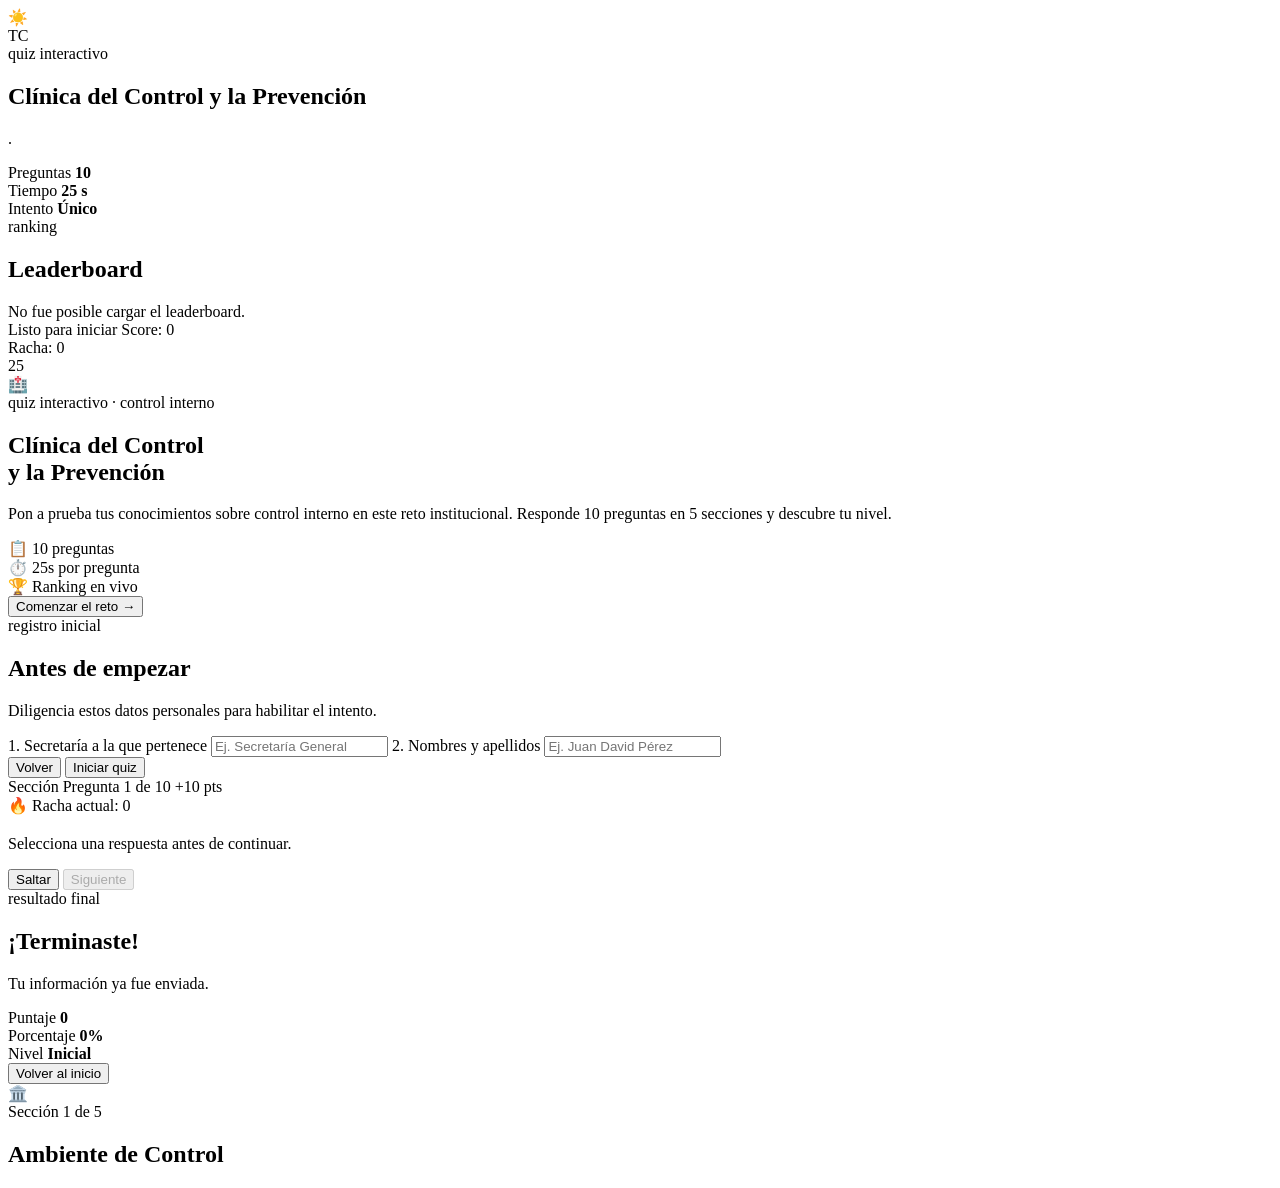
==== index.html @ 9a065be9 "Update index.html" ====
<!DOCTYPE html>
<html lang="es" data-theme="light">

<head>
  <meta charset="UTF-8" />
  <meta name="viewport" content="width=device-width, initial-scale=1.0" />
  <title>Triage Institucional Quiz</title>
  <link rel="preconnect" href="https://fonts.googleapis.com">
  <link rel="preconnect" href="https://fonts.gstatic.com" crossorigin>
  <link
    href="https://fonts.googleapis.com/css2?family=Manrope:wght@400;500;700;800&family=Plus+Jakarta+Sans:wght@600;700;800&display=swap"
    rel="stylesheet">
  <link rel="stylesheet" href="./styles.css/>
</head>

<body>
  <button class=" theme-toggle" id="themeToggle" title="Cambiar tema">☀️</button>
  <div class="app-shell">
    <aside class="sidebar glass">
      <div class="brand-block">
        <div class="logo-mark">TC</div>
        <div>
          <span class="eyebrow">quiz interactivo</span>
          <h1>Clínica del Control y la Prevención</h1>
        </div>
      </div>
      <p class="lead">.</p>

      <div class="sidebar-cards">
        <div class="mini-card">
          <span>Preguntas</span>
          <strong id="statQuestions">10</strong>
        </div>
        <div class="mini-card">
          <span>Tiempo</span>
          <strong id="statTime">25 s</strong>
        </div>
        <div class="mini-card">
          <span>Intento</span>
          <strong>Único</strong>
        </div>
      </div>

      <div class="leaderboard-panel">
        <div class="panel-head">
          <span class="eyebrow">ranking</span>
          <h2>Leaderboard</h2>
        </div>
        <div id="leaderboard" class="leaderboard-list">
          <div class="empty-state">Cargando ranking...</div>
        </div>
      </div>
    </aside>

    <main class="main glass">
      <div class="topbar">
        <div class="progress-group">
          <div class="progress-text-row">
            <span id="progressText">Listo para iniciar</span>
            <span id="scoreText">Score: 0</span>
          </div>
          <div class="progress-track">
            <span id="progressBar"></span>
          </div>
        </div>
        <div class="hud-row">
          <div class="badge warning" id="streakBadge">Racha: 0</div>
          <div class="timer-wrap" id="timerRing">
            <div class="timer-inner"><span id="timerText">25</span></div>
          </div>
        </div>
      </div>

      <section class="screen active" id="screenWelcome">
        <div class="hero-card card">
          <div class="hero-decorations">
            <div class="hero-orb hero-orb-1"></div>
            <div class="hero-orb hero-orb-2"></div>
            <div class="hero-orb hero-orb-3"></div>
          </div>
          <div class="hero-content">
            <div class="hero-icon">🏥</div>
            <span class="eyebrow">quiz interactivo · control interno</span>
            <h2 class="hero-title">Clínica del Control<br>y la Prevención</h2>
            <p class="hero-desc">Pon a prueba tus conocimientos sobre control interno en este reto institucional.
              Responde 10 preguntas en 5 secciones y descubre tu nivel.</p>
            <div class="hero-features">
              <div class="hero-feature">
                <span class="hero-feature-icon">📋</span>
                <span>10 preguntas</span>
              </div>
              <div class="hero-feature">
                <span class="hero-feature-icon">⏱️</span>
                <span>25s por pregunta</span>
              </div>
              <div class="hero-feature">
                <span class="hero-feature-icon">🏆</span>
                <span>Ranking en vivo</span>
              </div>
            </div>
            <div class="actions">
              <button class="btn btn-primary btn-hero" id="startBtn">Comenzar el reto →</button>
            </div>
          </div>
        </div>
      </section>

      <section class="screen" id="screenForm">
        <div class="card form-card">
          <span class="eyebrow">registro inicial</span>
          <h2>Antes de empezar</h2>
          <p>Diligencia estos datos personales para habilitar el intento.</p>
          <div class="field-grid">
            <label class="field">
              <span>1. Secretaría a la que pertenece</span>
              <input id="secretaria" type="text" placeholder="Ej. Secretaría General" />
            </label>
            <label class="field">
              <span>2. Nombres y apellidos</span>
              <input id="nombre" type="text" placeholder="Ej. Juan David Pérez" />
            </label>
          </div>
          <div class="actions">
            <button class="btn btn-secondary" id="backWelcomeBtn">Volver</button>
            <button class="btn btn-primary" id="validateBtn">Iniciar quiz</button>
          </div>
        </div>
      </section>

      <section class="screen" id="screenQuiz">
        <div class="card quiz-card">
          <div class="question-meta">
            <span class="chip" id="sectionChip">Sección</span>
            <span class="chip" id="countChip">Pregunta 1 de 10</span>
            <span class="chip success" id="bonusChip">+10 pts</span>
          </div>
          <div class="streak-banner" id="streakBanner">🔥 Racha actual: 0</div>
          <h2 class="question-title" id="questionTitle"></h2>
          <div class="options-grid" id="optionsGrid"></div>
          <div class="quiz-footer">
            <p id="helperText">Selecciona una respuesta antes de continuar.</p>
            <div class="actions compact">
              <button class="btn btn-secondary" id="skipBtn">Saltar</button>
              <button class="btn btn-primary" id="nextBtn" disabled>Siguiente</button>
            </div>
          </div>
        </div>
      </section>

      <section class="screen" id="screenResult">
        <div class="card result-card">
          <span class="eyebrow">resultado final</span>
          <h2 id="resultTitle">¡Terminaste!</h2>
          <p id="resultSubtitle">Tu información ya fue enviada.</p>
          <div class="result-stats">
            <div class="result-box">
              <span>Puntaje</span>
              <strong id="finalScore">0</strong>
            </div>
            <div class="result-box">
              <span>Porcentaje</span>
              <strong id="finalPercent">0%</strong>
            </div>
            <div class="result-box">
              <span>Nivel</span>
              <strong id="finalLevel">Inicial</strong>
            </div>
          </div>
          <div class="podium" id="podium"></div>
          <div class="actions">
            <button class="btn btn-secondary" id="restartBtn">Volver al inicio</button>
          </div>
        </div>
      </section>
    </main>
  </div>

  <!-- Section Transition Overlay -->
  <div id="sectionOverlay" class="section-overlay">
    <div class="section-particles"></div>
    <div class="section-overlay-content">
      <div class="section-trans-icon" id="sectionTransIcon">🏛️</div>
      <div class="section-trans-number" id="sectionTransNumber">Sección 1 de 5</div>
      <h2 class="section-trans-name" id="sectionTransName">Ambiente de Control</h2>
      <div class="section-trans-dots" id="sectionTransDots"></div>
    </div>
  </div>

  <div id="toast" class="toast"></div>
  <div id="confetti" class="confetti-layer"></div>

  <script src="./app.js"></script>
  </body>

</html>
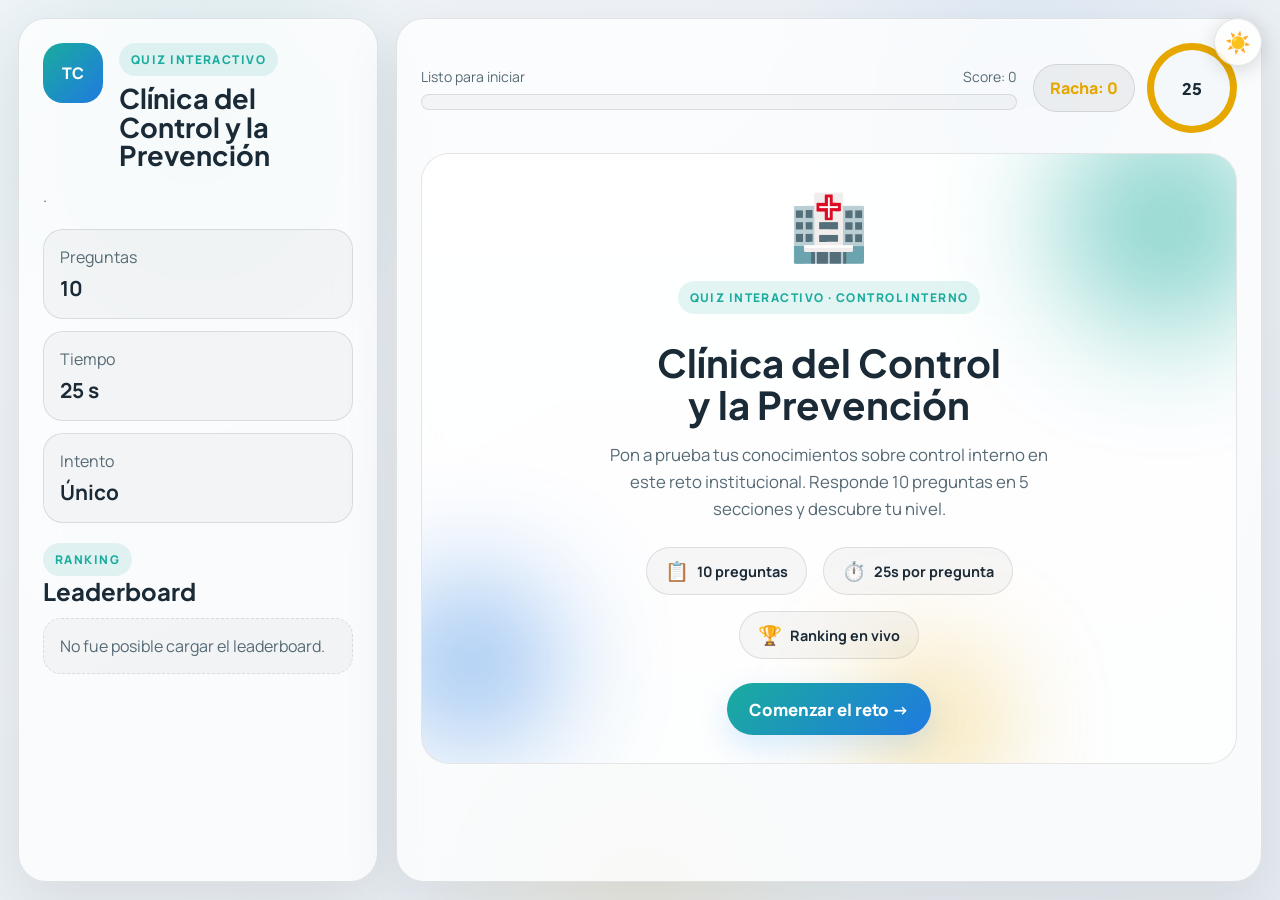
==== commit 2fbb2742: "okok" ====
--- a/index.html
+++ b/index.html
@@ -10,11 +10,11 @@
   <link
     href="https://fonts.googleapis.com/css2?family=Manrope:wght@400;500;700;800&family=Plus+Jakarta+Sans:wght@600;700;800&display=swap"
     rel="stylesheet">
-  <link rel="stylesheet" href="./styles.css/>
+  <link rel="stylesheet" href="./styles.css" />
 </head>
 
 <body>
-  <button class=" theme-toggle" id="themeToggle" title="Cambiar tema">☀️</button>
+  <button class="theme-toggle" id="themeToggle" title="Cambiar tema">☀️</button>
   <div class="app-shell">
     <aside class="sidebar glass">
       <div class="brand-block">
@@ -119,6 +119,10 @@
               <span>2. Nombres y apellidos</span>
               <input id="nombre" type="text" placeholder="Ej. Juan David Pérez" />
             </label>
+            <label class="field">
+              <span>3. Correo electrónico</span>
+              <input id="correo" type="email" placeholder="Ej. juan.perez@entidad.gov.co" />
+            </label>
           </div>
           <div class="actions">
             <button class="btn btn-secondary" id="backWelcomeBtn">Volver</button>
@@ -190,6 +194,6 @@
   <div id="confetti" class="confetti-layer"></div>
 
   <script src="./app.js"></script>
-  </body>
+</body>
 
-</html>
+</html>
--- a/styles.css
+++ b/styles.css
@@ -0,0 +1,1479 @@
+:root {
+  /* ── Dark Theme (default) ─────────────────────────── */
+  --bg: #0a1a26;
+  --bg-2: #0e2330;
+  --surface: rgba(255, 255, 255, .08);
+  --line: rgba(255, 255, 255, .12);
+  --text: #f0f6f6;
+  --text-body: #d6e4e8;
+  --muted: #b4cdd5;
+  --primary: #3ed6c8;
+  --primary-soft: rgba(62, 214, 200, .14);
+  --secondary: #2b93ff;
+  --warning: #ffca5c;
+  --success: #83f0a8;
+  --danger: #ff7070;
+  --radius: 28px;
+  --transition: 200ms cubic-bezier(.16, 1, .3, 1);
+  --timer-bg: #09212b;
+  --toast-bg: #07161d;
+  --card-from: rgba(255, 255, 255, .07);
+  --card-to: rgba(255, 255, 255, .04);
+  --option-bg: rgba(255, 255, 255, .05);
+  --option-hover-border: rgba(62, 214, 200, .34);
+  --option-selected-bg: linear-gradient(90deg, rgba(62, 214, 200, .18), rgba(43, 147, 255, .14));
+  --option-selected-border: rgba(62, 214, 200, .68);
+  --option-key-bg: rgba(255, 255, 255, .08);
+  --mark-border: rgba(255, 255, 255, .35);
+  --overlay-bg: rgba(7, 19, 28, .92);
+  --dot-inactive-bg: rgba(255, 255, 255, .12);
+  --dot-inactive-border: rgba(255, 255, 255, .15);
+  --body-gradient-1: rgba(62, 214, 200, .18);
+  --body-gradient-2: rgba(43, 147, 255, .16);
+  --body-gradient-3: rgba(255, 202, 92, .14);
+  --input-bg: rgba(255, 255, 255, .06);
+  --btn-secondary-bg: rgba(255, 255, 255, .06);
+  --badge-bg: rgba(255, 255, 255, .06);
+}
+
+/* ── Light Theme ────────────────────────────────────── */
+[data-theme="light"] {
+  --bg: #f0f4f8;
+  --bg-2: #e4eaf0;
+  --surface: rgba(255, 255, 255, .75);
+  --line: rgba(0, 0, 0, .10);
+  --text: #1a2a36;
+  --text-body: #2d3e4a;
+  --muted: #556a75;
+  --primary: #1aac9e;
+  --primary-soft: rgba(26, 172, 158, .12);
+  --secondary: #1f7ae0;
+  --warning: #e6a800;
+  --success: #2da85e;
+  --danger: #d94040;
+  --timer-bg: #f5f8fa;
+  --toast-bg: #fff;
+  --card-from: rgba(255, 255, 255, .85);
+  --card-to: rgba(255, 255, 255, .65);
+  --option-bg: rgba(0, 0, 0, .03);
+  --option-hover-border: rgba(26, 172, 158, .4);
+  --option-selected-bg: linear-gradient(90deg, rgba(26, 172, 158, .12), rgba(31, 122, 224, .08));
+  --option-selected-border: rgba(26, 172, 158, .6);
+  --option-key-bg: rgba(0, 0, 0, .06);
+  --mark-border: rgba(0, 0, 0, .2);
+  --overlay-bg: rgba(240, 244, 248, .94);
+  --dot-inactive-bg: rgba(0, 0, 0, .08);
+  --dot-inactive-border: rgba(0, 0, 0, .12);
+  --body-gradient-1: rgba(26, 172, 158, .1);
+  --body-gradient-2: rgba(31, 122, 224, .08);
+  --body-gradient-3: rgba(230, 168, 0, .08);
+  --input-bg: rgba(0, 0, 0, .04);
+  --btn-secondary-bg: rgba(0, 0, 0, .05);
+  --badge-bg: rgba(0, 0, 0, .05);
+}
+
+[data-theme="light"] .glass {
+  box-shadow: 0 20px 60px rgba(0, 0, 0, .08);
+}
+
+[data-theme="light"] .toast {
+  color: #1a2a36;
+  border-color: rgba(0, 0, 0, .1);
+}
+
+[data-theme="light"] .logo-mark {
+  color: #fff;
+}
+
+[data-theme="light"] .leader-item.top-1 .leader-rank {
+  color: #4a3000
+}
+
+[data-theme="light"] .leader-item.top-2 .leader-rank {
+  color: #2a3a4a
+}
+
+[data-theme="light"] .leader-item.top-3 .leader-rank {
+  color: #4a2800
+}
+
+[data-theme="light"] .btn-primary {
+  color: #fff;
+}
+
+* {
+  box-sizing: border-box;
+  margin: 0;
+  padding: 0
+}
+
+body {
+  font-family: 'Manrope', sans-serif;
+  color: var(--text);
+  background:
+    radial-gradient(circle at 15% 15%, var(--body-gradient-1), transparent 20%),
+    radial-gradient(circle at 80% 10%, var(--body-gradient-2), transparent 20%),
+    radial-gradient(circle at 50% 100%, var(--body-gradient-3), transparent 20%),
+    linear-gradient(150deg, var(--bg), var(--bg-2));
+  min-height: 100vh;
+  transition: background .3s ease, color .3s ease;
+}
+
+button,
+input {
+  font: inherit
+}
+
+button {
+  border: none;
+  cursor: pointer
+}
+
+h1,
+h2,
+h3 {
+  font-family: 'Plus Jakarta Sans', sans-serif;
+  color: var(--text)
+}
+
+p {
+  line-height: 1.6;
+  color: var(--muted)
+}
+
+/* ── Theme Toggle ──────────────────────────────────── */
+.theme-toggle {
+  position: fixed;
+  top: 18px;
+  right: 18px;
+  z-index: 10000;
+  width: 48px;
+  height: 48px;
+  border-radius: 50%;
+  background: var(--surface);
+  border: 1px solid var(--line);
+  backdrop-filter: blur(12px);
+  display: grid;
+  place-items: center;
+  font-size: 1.3rem;
+  cursor: pointer;
+  transition: transform .2s ease, background .3s ease;
+  box-shadow: 0 4px 20px rgba(0, 0, 0, .15);
+}
+
+.theme-toggle:hover {
+  transform: scale(1.1);
+}
+
+/* ── Layout ─────────────────────────────────────────── */
+.app-shell {
+  display: grid;
+  grid-template-columns: 360px 1fr;
+  gap: 18px;
+  padding: 18px;
+  min-height: 100vh;
+}
+
+.glass {
+  background: var(--surface);
+  backdrop-filter: blur(18px);
+  border: 1px solid var(--line);
+  border-radius: var(--radius);
+  box-shadow: 0 30px 80px rgba(0, 0, 0, .28);
+  transition: background .3s ease, border-color .3s ease, box-shadow .3s ease;
+}
+
+/* ── Sidebar ────────────────────────────────────────── */
+.sidebar,
+.main {
+  padding: 24px
+}
+
+.brand-block {
+  display: flex;
+  gap: 16px;
+  align-items: flex-start;
+  margin-bottom: 14px;
+}
+
+.logo-mark {
+  width: 60px;
+  height: 60px;
+  border-radius: 20px;
+  background: linear-gradient(135deg, var(--primary), var(--secondary));
+  display: grid;
+  place-items: center;
+  font-weight: 800;
+  color: #062028;
+  flex-shrink: 0;
+}
+
+.eyebrow {
+  display: inline-flex;
+  padding: 8px 12px;
+  border-radius: 999px;
+  background: var(--primary-soft);
+  color: var(--primary);
+  font-size: 12px;
+  font-weight: 800;
+  letter-spacing: .12em;
+  text-transform: uppercase;
+}
+
+.sidebar h1 {
+  font-size: 1.7rem;
+  line-height: 1.05;
+  margin-top: 8px
+}
+
+.lead {
+  margin-top: 12px
+}
+
+.sidebar-cards {
+  display: grid;
+  gap: 12px;
+  margin: 20px 0
+}
+
+.mini-card {
+  padding: 16px;
+  border-radius: 20px;
+  background: var(--option-bg);
+  border: 1px solid var(--line);
+  transition: background .3s ease, border-color .3s ease;
+}
+
+.mini-card span {
+  color: var(--muted)
+}
+
+.mini-card strong {
+  display: block;
+  margin-top: 6px;
+  font-size: 1.3rem;
+  color: var(--text)
+}
+
+.leaderboard-panel {
+  margin-top: 10px
+}
+
+.panel-head {
+  margin-bottom: 12px
+}
+
+.leaderboard-list {
+  display: grid;
+  gap: 10px;
+  margin-top: 10px
+}
+
+.leader-item {
+  display: grid;
+  grid-template-columns: 44px 1fr auto;
+  gap: 12px;
+  align-items: center;
+  padding: 14px;
+  border-radius: 20px;
+  background: var(--option-bg);
+  border: 1px solid var(--line);
+  transition: background .3s ease;
+}
+
+.leader-rank {
+  width: 44px;
+  height: 44px;
+  border-radius: 14px;
+  display: grid;
+  place-items: center;
+  background: var(--option-key-bg);
+  font-weight: 800;
+}
+
+.leader-item.top-1 .leader-rank {
+  background: linear-gradient(135deg, #ffd166, #f7b801);
+  color: #281600
+}
+
+.leader-item.top-2 .leader-rank {
+  background: linear-gradient(135deg, #dce7f4, #95adc7);
+  color: #102232
+}
+
+.leader-item.top-3 .leader-rank {
+  background: linear-gradient(135deg, #f8bd7f, #d17c4d);
+  color: #2e1303
+}
+
+.leader-name {
+  font-weight: 800;
+  color: var(--text)
+}
+
+.leader-meta {
+  font-size: 13px;
+  color: var(--muted)
+}
+
+.leader-score {
+  font-weight: 800;
+  color: var(--primary)
+}
+
+.empty-state {
+  padding: 16px;
+  border-radius: 18px;
+  background: var(--option-bg);
+  border: 1px dashed var(--line);
+  color: var(--muted);
+}
+
+/* ── Top Bar ────────────────────────────────────────── */
+.topbar {
+  display: flex;
+  justify-content: space-between;
+  gap: 16px;
+  align-items: center;
+  margin-bottom: 20px;
+}
+
+.progress-group {
+  flex: 1
+}
+
+.progress-text-row {
+  display: flex;
+  justify-content: space-between;
+  font-size: 14px;
+  color: var(--muted);
+  margin-bottom: 8px;
+}
+
+.progress-track {
+  height: 16px;
+  border-radius: 999px;
+  background: var(--option-bg);
+  border: 1px solid var(--line);
+  overflow: hidden;
+}
+
+.progress-track span {
+  display: block;
+  height: 100%;
+  width: 0;
+  background: linear-gradient(90deg, var(--primary), var(--secondary), var(--warning));
+  background-size: 200% 100%;
+  animation: flow 3s linear infinite;
+  transition: width .3s ease;
+}
+
+@keyframes flow {
+  from {
+    background-position: 0 0
+  }
+
+  to {
+    background-position: 200% 0
+  }
+}
+
+.hud-row {
+  display: flex;
+  gap: 12px;
+  align-items: center
+}
+
+.badge {
+  padding: 12px 16px;
+  border-radius: 999px;
+  background: var(--badge-bg);
+  border: 1px solid var(--line);
+  font-weight: 800;
+  color: var(--text);
+  transition: background .3s ease;
+}
+
+.badge.warning {
+  color: var(--warning)
+}
+
+.timer-wrap {
+  width: 90px;
+  height: 90px;
+  border-radius: 50%;
+  padding: 7px;
+  background: conic-gradient(var(--warning) 100%, rgba(255, 255, 255, .08) 0);
+}
+
+.timer-inner {
+  width: 100%;
+  height: 100%;
+  border-radius: 50%;
+  display: grid;
+  place-items: center;
+  background: var(--timer-bg);
+  font-weight: 800;
+  font-family: 'Plus Jakarta Sans', sans-serif;
+  color: var(--text);
+  transition: background .3s ease;
+}
+
+/* ── Screens ────────────────────────────────────────── */
+.screen {
+  display: none;
+  animation: fade .35s ease-out;
+}
+
+.screen.active {
+  display: block
+}
+
+@keyframes fade {
+  from {
+    opacity: 0;
+    transform: translateY(12px)
+  }
+
+  to {
+    opacity: 1;
+    transform: none
+  }
+}
+
+.card {
+  padding: 28px;
+  border-radius: 28px;
+  background: linear-gradient(180deg, var(--card-from), var(--card-to));
+  border: 1px solid var(--line);
+  transition: background .3s ease, border-color .3s ease;
+}
+
+.hero-card {
+  min-height: 560px;
+  display: grid;
+  align-content: center;
+  position: relative;
+  overflow: hidden;
+}
+
+.hero-decorations {
+  position: absolute;
+  inset: 0;
+  pointer-events: none;
+  z-index: 0;
+}
+
+.hero-orb {
+  position: absolute;
+  border-radius: 50%;
+  filter: blur(60px);
+  opacity: .5;
+}
+
+.hero-orb-1 {
+  width: 220px;
+  height: 220px;
+  background: var(--primary);
+  top: -40px;
+  right: -40px;
+  animation: orbFloat 6s ease-in-out infinite;
+}
+
+.hero-orb-2 {
+  width: 160px;
+  height: 160px;
+  background: var(--secondary);
+  bottom: 20px;
+  left: -30px;
+  animation: orbFloat 7s ease-in-out infinite reverse;
+}
+
+.hero-orb-3 {
+  width: 120px;
+  height: 120px;
+  background: var(--warning);
+  bottom: -20px;
+  right: 30%;
+  animation: orbFloat 5s ease-in-out infinite 1s;
+}
+
+@keyframes orbFloat {
+
+  0%,
+  100% {
+    transform: translate(0, 0) scale(1)
+  }
+
+  50% {
+    transform: translate(10px, -15px) scale(1.1)
+  }
+}
+
+.hero-content {
+  position: relative;
+  z-index: 1;
+  text-align: center;
+  max-width: 520px;
+  margin: 0 auto;
+}
+
+.hero-icon {
+  font-size: 4rem;
+  margin-bottom: 12px;
+  display: block;
+}
+
+.hero-content .eyebrow {
+  margin-bottom: 16px;
+}
+
+.hero-title {
+  font-size: clamp(2rem, 3vw, 2.8rem);
+  line-height: 1.1;
+  margin-top: 12px;
+  margin-bottom: 16px;
+  color: var(--text);
+}
+
+.hero-desc {
+  font-size: 1.05rem;
+  max-width: 440px;
+  margin: 0 auto 24px;
+}
+
+.hero-features {
+  display: flex;
+  gap: 16px;
+  justify-content: center;
+  flex-wrap: wrap;
+  margin-bottom: 8px;
+}
+
+.hero-feature {
+  display: flex;
+  align-items: center;
+  gap: 8px;
+  padding: 10px 18px;
+  border-radius: 999px;
+  background: var(--option-bg);
+  border: 1px solid var(--line);
+  font-size: .9rem;
+  font-weight: 700;
+  color: var(--text);
+}
+
+.hero-feature-icon {
+  font-size: 1.2rem;
+}
+
+.btn-hero {
+  padding: 0 36px;
+  min-height: 58px;
+  font-size: 1.05rem;
+}
+
+.hero-content .actions {
+  justify-content: center;
+}
+
+.form-card,
+.quiz-card,
+.result-card {
+  min-height: 560px
+}
+
+.actions {
+  display: flex;
+  gap: 12px;
+  flex-wrap: wrap;
+  margin-top: 24px
+}
+
+.actions.compact {
+  margin-top: 0
+}
+
+.btn {
+  min-height: 52px;
+  padding: 0 22px;
+  border-radius: 999px;
+  font-weight: 800;
+  transition: transform .15s ease, box-shadow .15s ease;
+}
+
+.btn:hover {
+  transform: translateY(-2px)
+}
+
+.btn-primary {
+  background: linear-gradient(135deg, var(--primary), var(--secondary));
+  color: #082026;
+  box-shadow: 0 12px 30px rgba(43, 147, 255, .18);
+}
+
+.btn-secondary {
+  background: var(--btn-secondary-bg);
+  color: var(--text);
+  border: 1px solid var(--line);
+  transition: background .3s ease, border-color .3s ease;
+}
+
+/* ── Form ───────────────────────────────────────────── */
+.field-grid {
+  display: grid;
+  gap: 16px;
+  margin-top: 18px
+}
+
+.field {
+  display: grid;
+  gap: 8px
+}
+
+.field span {
+  font-weight: 700;
+  color: var(--text)
+}
+
+.field input {
+  height: 58px;
+  border-radius: 18px;
+  padding: 0 18px;
+  border: 1px solid var(--line);
+  background: var(--input-bg);
+  color: var(--text);
+  outline: none;
+  transition: background .3s ease, border-color .3s ease;
+}
+
+.field input::placeholder {
+  color: var(--muted);
+  opacity: .7;
+}
+
+/* ── Quiz ───────────────────────────────────────────── */
+.question-meta {
+  display: flex;
+  gap: 10px;
+  flex-wrap: wrap;
+  margin-bottom: 16px
+}
+
+.chip {
+  padding: 10px 14px;
+  border-radius: 999px;
+  background: var(--primary-soft);
+  border: 1px solid rgba(62, 214, 200, .18);
+  font-size: 12px;
+  font-weight: 800;
+  letter-spacing: .08em;
+  text-transform: uppercase;
+  color: var(--primary);
+}
+
+.chip.success {
+  background: rgba(131, 240, 168, .12);
+  border-color: rgba(131, 240, 168, .2);
+  color: var(--success);
+}
+
+.streak-banner {
+  display: inline-flex;
+  align-items: center;
+  gap: 10px;
+  padding: 12px 16px;
+  border-radius: 999px;
+  background: rgba(255, 202, 92, .12);
+  border: 1px solid rgba(255, 202, 92, .18);
+  font-weight: 800;
+  color: var(--warning);
+  margin-bottom: 18px;
+}
+
+.question-title {
+  font-size: clamp(1.25rem, 1vw + .9rem, 1.8rem);
+  line-height: 1.3;
+  margin-bottom: 22px;
+  color: var(--text);
+}
+
+.options-grid {
+  display: grid;
+  gap: 14px
+}
+
+.option-card {
+  display: grid;
+  grid-template-columns: 1fr auto;
+  gap: 14px;
+  align-items: center;
+  padding: 18px 22px;
+  border-radius: 22px;
+  background: var(--option-bg);
+  border: 1px solid var(--line);
+  text-align: left;
+  color: var(--text-body);
+  transition: transform .15s ease, border-color .15s ease, background .15s ease;
+}
+
+.option-card:hover {
+  transform: translateY(-2px) scale(1.005);
+  border-color: var(--option-hover-border);
+}
+
+.option-card.selected {
+  background: var(--option-selected-bg);
+  border-color: var(--option-selected-border);
+}
+
+.option-text {
+  font-size: .95rem;
+  line-height: 1.5;
+}
+
+.option-mark {
+  width: 18px;
+  height: 18px;
+  border-radius: 50%;
+  border: 2px solid var(--mark-border);
+  transition: background .15s ease, border-color .15s ease;
+}
+
+.option-card.selected .option-mark {
+  background: var(--primary);
+  border-color: var(--primary);
+}
+
+.quiz-footer {
+  display: flex;
+  justify-content: space-between;
+  gap: 16px;
+  align-items: center;
+  margin-top: 20px;
+}
+
+/* ── Option Card Enter Animation ────────────────────── */
+.option-card.option-enter {
+  animation: optionSlideIn .3s ease-out both;
+}
+
+@keyframes optionSlideIn {
+  from {
+    opacity: 0;
+    transform: translateX(-20px);
+  }
+
+  to {
+    opacity: 1;
+    transform: translateX(0);
+  }
+}
+
+/* ── Question Swap Animations ───────────────────────── */
+.quiz-card.question-exit {
+  animation: questionOut .2s ease-in forwards;
+}
+
+.quiz-card.question-enter {
+  animation: questionIn .3s ease-out forwards;
+}
+
+@keyframes questionOut {
+  to {
+    opacity: 0;
+    transform: translateX(-30px);
+  }
+}
+
+@keyframes questionIn {
+  from {
+    opacity: 0;
+    transform: translateX(30px);
+  }
+
+  to {
+    opacity: 1;
+    transform: translateX(0);
+  }
+}
+
+/* ── Section Transition Overlay ─────────────────────── */
+.section-overlay {
+  --section-accent: #3ed6c8;
+  position: fixed;
+  inset: 0;
+  z-index: 9999;
+  display: flex;
+  align-items: center;
+  justify-content: center;
+  background:
+    radial-gradient(ellipse at 30% 40%, color-mix(in srgb, var(--section-accent) 15%, transparent), transparent 60%),
+    radial-gradient(ellipse at 70% 60%, rgba(43, 147, 255, .08), transparent 50%),
+    var(--overlay-bg);
+  backdrop-filter: blur(24px) saturate(1.3);
+  opacity: 0;
+  pointer-events: none;
+  transition: opacity .4s ease;
+}
+
+.section-overlay.visible {
+  opacity: 1;
+  pointer-events: auto;
+}
+
+.section-overlay.leaving {
+  opacity: 0;
+  transition: opacity .4s ease-in;
+}
+
+.section-overlay-content {
+  text-align: center;
+  position: relative;
+  z-index: 2;
+}
+
+.section-trans-icon {
+  font-size: 4.5rem;
+  animation: iconBounce 2s ease-in-out infinite;
+  filter: drop-shadow(0 0 20px var(--section-accent));
+  margin-bottom: 16px;
+}
+
+@keyframes iconBounce {
+
+  0%,
+  100% {
+    transform: translateY(0) scale(1)
+  }
+
+  50% {
+    transform: translateY(-10px) scale(1.05)
+  }
+}
+
+.section-trans-number {
+  font-size: .9rem;
+  font-weight: 800;
+  letter-spacing: .15em;
+  text-transform: uppercase;
+  color: var(--muted);
+  margin-bottom: 10px;
+  animation: fadeSlideUp .5s .1s ease-out both;
+}
+
+.section-trans-name {
+  font-family: 'Plus Jakarta Sans', sans-serif;
+  font-size: clamp(2rem, 4vw, 3.2rem);
+  font-weight: 800;
+  line-height: 1.1;
+  background: linear-gradient(135deg, var(--section-accent), var(--text));
+  -webkit-background-clip: text;
+  -webkit-text-fill-color: transparent;
+  background-clip: text;
+  margin-bottom: 28px;
+  animation: fadeSlideUp .5s .25s ease-out both;
+}
+
+@keyframes fadeSlideUp {
+  from {
+    opacity: 0;
+    transform: translateY(20px);
+  }
+
+  to {
+    opacity: 1;
+    transform: translateY(0);
+  }
+}
+
+.section-trans-dots {
+  display: flex;
+  gap: 10px;
+  justify-content: center;
+  animation: fadeSlideUp .5s .4s ease-out both;
+}
+
+.section-dot {
+  width: 14px;
+  height: 14px;
+  border-radius: 50%;
+  background: var(--dot-inactive-bg);
+  border: 2px solid var(--dot-inactive-border);
+  transition: all .3s ease;
+}
+
+.section-dot.active {
+  background: var(--dot-color, var(--primary));
+  border-color: var(--dot-color, var(--primary));
+  box-shadow: 0 0 12px color-mix(in srgb, var(--dot-color, var(--primary)) 40%, transparent);
+  transform: scale(1.2);
+}
+
+/* ── Section Particles ──────────────────────────────── */
+.section-particles {
+  position: absolute;
+  inset: 0;
+  overflow: hidden;
+  pointer-events: none;
+}
+
+.section-particle {
+  position: absolute;
+  border-radius: 50%;
+  opacity: 0;
+  animation: particleFloat linear both;
+}
+
+@keyframes particleFloat {
+  0% {
+    opacity: 0;
+    transform: scale(0) translateY(0);
+  }
+
+  25% {
+    opacity: .5;
+    transform: scale(1);
+  }
+
+  75% {
+    opacity: .3;
+  }
+
+  100% {
+    opacity: 0;
+    transform: scale(.4) translateY(-60px);
+  }
+}
+
+/* ── Results ────────────────────────────────────────── */
+.result-stats {
+  display: grid;
+  grid-template-columns: repeat(3, 1fr);
+  gap: 14px;
+  margin-top: 20px;
+}
+
+.result-box {
+  padding: 18px;
+  border-radius: 22px;
+  background: var(--option-bg);
+  border: 1px solid var(--line);
+  transition: background .3s ease;
+}
+
+.result-box span {
+  color: var(--muted)
+}
+
+.result-box strong {
+  display: block;
+  font-size: 1.4rem;
+  margin-top: 6px;
+  color: var(--text)
+}
+
+.podium {
+  display: grid;
+  grid-template-columns: 1fr 1.2fr 1fr;
+  gap: 14px;
+  align-items: end;
+  margin-top: 24px;
+}
+
+.podium-card {
+  padding: 18px;
+  border-radius: 24px;
+  background: var(--option-bg);
+  border: 1px solid var(--line);
+  text-align: center;
+  transition: background .3s ease;
+}
+
+.podium-card.first {
+  min-height: 220px;
+  background: linear-gradient(180deg, rgba(255, 209, 102, .18), var(--option-bg));
+}
+
+.podium-card.second {
+  min-height: 180px
+}
+
+.podium-card.third {
+  min-height: 160px
+}
+
+.podium-medal {
+  font-size: 2rem;
+  font-weight: 800;
+  margin-bottom: 10px
+}
+
+/* ── Toast ──────────────────────────────────────────── */
+.toast {
+  position: fixed;
+  right: 20px;
+  bottom: 20px;
+  background: var(--toast-bg);
+  color: var(--text);
+  padding: 14px 18px;
+  border-radius: 16px;
+  border: 1px solid var(--line);
+  opacity: 0;
+  pointer-events: none;
+  transform: translateY(20px);
+  transition: all .2s ease;
+}
+
+.toast.show {
+  opacity: 1;
+  transform: translateY(0)
+}
+
+/* ── Confetti ───────────────────────────────────────── */
+.confetti-layer {
+  position: fixed;
+  inset: 0;
+  pointer-events: none;
+  overflow: hidden;
+}
+
+.confetti-piece {
+  position: absolute;
+  width: 12px;
+  height: 18px;
+  top: -30px;
+  animation: fall 2.5s linear forwards;
+}
+
+@keyframes fall {
+  to {
+    transform: translateY(110vh) rotate(540deg);
+    opacity: 1
+  }
+}
+
+/* ── Reduced Motion ─────────────────────────────────── */
+@media (prefers-reduced-motion: reduce) {
+
+  *,
+  *::before,
+  *::after {
+    animation-duration: 0.01ms !important;
+    animation-iteration-count: 1 !important;
+    transition-duration: 0.01ms !important;
+  }
+}
+
+/* ── Responsive ─────────────────────────────────────── */
+
+/* Tablet / small laptop */
+@media (max-width:1100px) {
+  .app-shell {
+    grid-template-columns: 1fr;
+    max-width: 800px;
+    margin: 0 auto;
+  }
+
+  .sidebar {
+    order: 2;
+  }
+
+  .main {
+    order: 1;
+  }
+
+  .sidebar-cards {
+    display: grid;
+    grid-template-columns: repeat(3, 1fr);
+    gap: 10px;
+  }
+
+  .result-stats {
+    grid-template-columns: repeat(3, 1fr);
+  }
+
+  .podium {
+    grid-template-columns: 1fr 1.2fr 1fr;
+  }
+
+  .hero-card,
+  .form-card,
+  .quiz-card,
+  .result-card {
+    min-height: auto;
+  }
+
+  .leaderboard-panel {
+    margin-top: 6px;
+  }
+
+  .leaderboard-list {
+    display: grid;
+    grid-template-columns: repeat(2, 1fr);
+    gap: 8px;
+  }
+}
+
+/* Mobile */
+@media (max-width:700px) {
+  .app-shell {
+    padding: 8px;
+    gap: 10px;
+    max-width: 100%;
+  }
+
+  .sidebar,
+  .main {
+    padding: 16px;
+    border-radius: 20px;
+  }
+
+  .glass {
+    border-radius: 20px;
+  }
+
+  /* Sidebar compact */
+  .brand-block {
+    gap: 12px;
+  }
+
+  .logo-mark {
+    width: 46px;
+    height: 46px;
+    border-radius: 14px;
+    font-size: .85rem;
+  }
+
+  .sidebar h1 {
+    font-size: 1.3rem;
+  }
+
+  .sidebar-cards {
+    grid-template-columns: repeat(3, 1fr);
+    gap: 8px;
+  }
+
+  .mini-card {
+    padding: 12px;
+    border-radius: 14px;
+  }
+
+  .mini-card strong {
+    font-size: 1.1rem;
+  }
+
+  .leaderboard-list {
+    grid-template-columns: 1fr;
+  }
+
+  .leader-item {
+    padding: 10px;
+    border-radius: 14px;
+  }
+
+  .lead {
+    display: none;
+  }
+
+  /* Top bar */
+  .topbar {
+    flex-direction: column;
+    align-items: stretch;
+    gap: 10px;
+    margin-bottom: 14px;
+  }
+
+  .hud-row {
+    justify-content: space-between;
+    align-items: center;
+  }
+
+  .timer-wrap {
+    width: 64px;
+    height: 64px;
+    padding: 5px;
+  }
+
+  .timer-inner {
+    font-size: .9rem;
+  }
+
+  .badge {
+    padding: 8px 12px;
+    font-size: .85rem;
+  }
+
+  .progress-track {
+    height: 12px;
+  }
+
+  /* Cards */
+  .card {
+    padding: 20px;
+    border-radius: 20px;
+  }
+
+  /* Hero */
+  .hero-icon {
+    font-size: 3rem;
+  }
+
+  .hero-title {
+    font-size: 1.6rem;
+  }
+
+  .hero-desc {
+    font-size: .95rem;
+  }
+
+  .hero-features {
+    flex-direction: column;
+    align-items: center;
+    gap: 10px;
+  }
+
+  .hero-feature {
+    padding: 8px 14px;
+    font-size: .82rem;
+  }
+
+  .btn-hero {
+    padding: 0 28px;
+    min-height: 52px;
+    font-size: .95rem;
+  }
+
+  .hero-orb-1 {
+    width: 140px;
+    height: 140px;
+  }
+
+  .hero-orb-2 {
+    width: 100px;
+    height: 100px;
+  }
+
+  .hero-orb-3 {
+    width: 80px;
+    height: 80px;
+  }
+
+  /* Form */
+  .field input {
+    height: 50px;
+    border-radius: 14px;
+    font-size: .9rem;
+  }
+
+  .field span {
+    font-size: .9rem;
+  }
+
+  /* Quiz */
+  .question-meta {
+    gap: 6px;
+    margin-bottom: 12px;
+  }
+
+  .chip {
+    padding: 7px 10px;
+    font-size: 11px;
+  }
+
+  .streak-banner {
+    padding: 8px 12px;
+    font-size: .85rem;
+    margin-bottom: 12px;
+  }
+
+  .question-title {
+    font-size: 1.1rem;
+    margin-bottom: 16px;
+  }
+
+  .options-grid {
+    gap: 10px;
+  }
+
+  .option-card {
+    padding: 14px 16px;
+    border-radius: 16px;
+    grid-template-columns: 1fr 28px;
+    gap: 10px;
+  }
+
+  .option-text {
+    font-size: .88rem;
+    line-height: 1.4;
+  }
+
+  .option-mark {
+    width: 16px;
+    height: 16px;
+  }
+
+  .quiz-footer {
+    flex-direction: column;
+    align-items: stretch;
+    gap: 10px;
+    margin-top: 14px;
+  }
+
+  .quiz-footer p {
+    font-size: .85rem;
+    text-align: center;
+  }
+
+  .actions {
+    margin-top: 16px;
+  }
+
+  .btn {
+    width: 100%;
+    min-height: 48px;
+    font-size: .9rem;
+  }
+
+  /* Results */
+  .result-stats {
+    grid-template-columns: repeat(3, 1fr);
+    gap: 8px;
+  }
+
+  .result-box {
+    padding: 12px;
+    border-radius: 16px;
+  }
+
+  .result-box strong {
+    font-size: 1.1rem;
+  }
+
+  .podium {
+    grid-template-columns: 1fr 1.2fr 1fr;
+    gap: 8px;
+  }
+
+  .podium-card {
+    padding: 12px;
+    border-radius: 16px;
+  }
+
+  .podium-card.first {
+    min-height: 160px
+  }
+
+  .podium-card.second {
+    min-height: 130px
+  }
+
+  .podium-card.third {
+    min-height: 110px
+  }
+
+  .podium-medal {
+    font-size: 1.5rem
+  }
+
+  /* Section transition */
+  .section-trans-icon {
+    font-size: 3.5rem;
+  }
+
+  .section-trans-name {
+    font-size: 1.6rem;
+  }
+
+  /* Theme toggle */
+  .theme-toggle {
+    top: 10px;
+    right: 10px;
+    width: 40px;
+    height: 40px;
+    font-size: 1.1rem;
+  }
+
+  /* Toast */
+  .toast {
+    left: 10px;
+    right: 10px;
+    bottom: 10px;
+    text-align: center;
+    font-size: .9rem;
+  }
+}
+
+/* Very small phones */
+@media (max-width:400px) {
+  .app-shell {
+    padding: 6px;
+    gap: 6px;
+  }
+
+  .sidebar,
+  .main {
+    padding: 12px;
+  }
+
+  .sidebar-cards {
+    grid-template-columns: 1fr 1fr 1fr;
+    gap: 6px;
+  }
+
+  .mini-card {
+    padding: 10px;
+  }
+
+  .mini-card span {
+    font-size: .75rem;
+  }
+
+  .mini-card strong {
+    font-size: 1rem;
+  }
+
+  .hero-title {
+    font-size: 1.3rem;
+  }
+
+  .hero-desc {
+    font-size: .88rem;
+  }
+
+  .question-title {
+    font-size: 1rem;
+  }
+
+  .option-card {
+    padding: 12px;
+    border-radius: 14px;
+  }
+
+  .option-text {
+    font-size: .82rem;
+  }
+
+  .result-stats {
+    grid-template-columns: 1fr;
+  }
+
+  .podium {
+    grid-template-columns: 1fr;
+  }
+
+  .timer-wrap {
+    width: 54px;
+    height: 54px;
+    padding: 4px;
+  }
+
+  .timer-inner {
+    font-size: .8rem;
+  }
+
+  .badge {
+    padding: 6px 10px;
+    font-size: .8rem;
+  }
+}
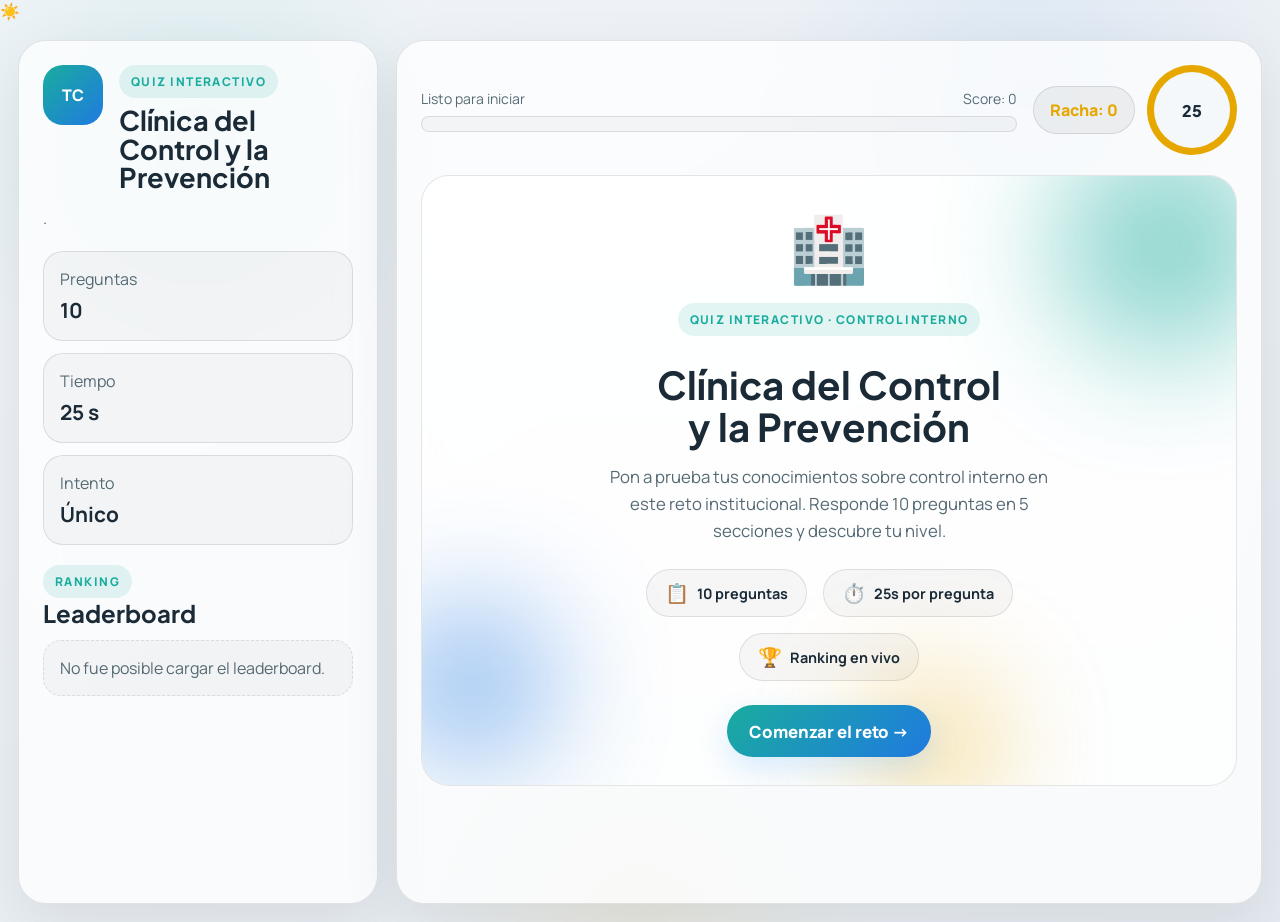
==== commit 37f5cb38: "Merge branch 'main' of https://github.com/Sadthiago/QUIZZ" ====
--- a/index.html
+++ b/index.html
@@ -11,10 +11,11 @@
     href="https://fonts.googleapis.com/css2?family=Manrope:wght@400;500;700;800&family=Plus+Jakarta+Sans:wght@600;700;800&display=swap"
     rel="stylesheet">
   <link rel="stylesheet" href="./styles.css" />
+  <link rel="stylesheet" href="./styles.css/>
 </head>
 
 <body>
-  <button class="theme-toggle" id="themeToggle" title="Cambiar tema">☀️</button>
+  <button class=" theme-toggle" id="themeToggle" title="Cambiar tema">☀️</button>
   <div class="app-shell">
     <aside class="sidebar glass">
       <div class="brand-block">
@@ -194,6 +195,6 @@
   <div id="confetti" class="confetti-layer"></div>
 
   <script src="./app.js"></script>
-</body>
-
-</html>+  </body>
+
+</html>
--- a/styles.css
+++ b/styles.css
@@ -1476,4 +1476,4 @@
     padding: 6px 10px;
     font-size: .8rem;
   }
-}+}
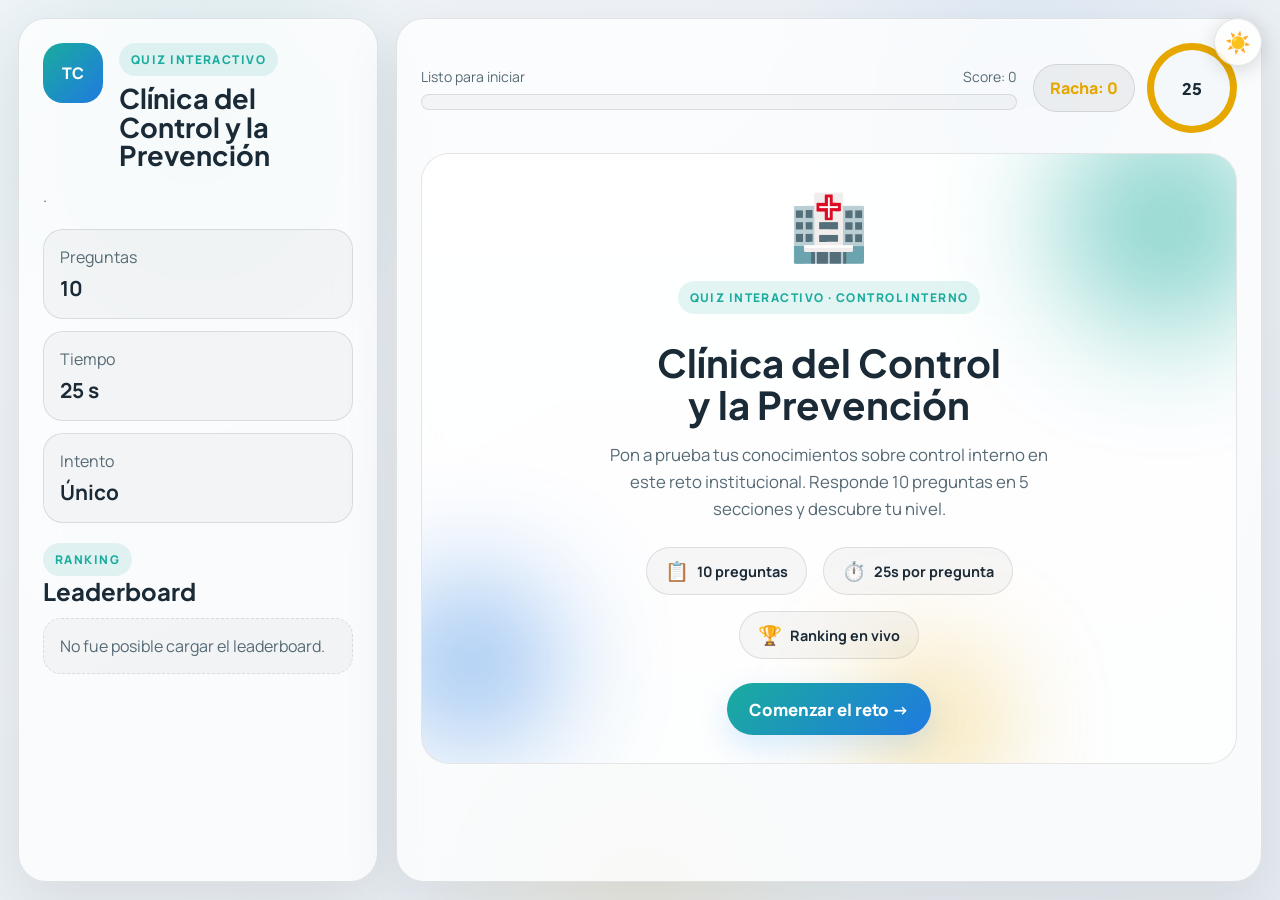
==== commit afd486f9: "modo oscuro ready" ====
--- a/index.html
+++ b/index.html
@@ -11,11 +11,10 @@
     href="https://fonts.googleapis.com/css2?family=Manrope:wght@400;500;700;800&family=Plus+Jakarta+Sans:wght@600;700;800&display=swap"
     rel="stylesheet">
   <link rel="stylesheet" href="./styles.css" />
-  <link rel="stylesheet" href="./styles.css/>
 </head>
 
 <body>
-  <button class=" theme-toggle" id="themeToggle" title="Cambiar tema">☀️</button>
+  <button class="theme-toggle" id="themeToggle" title="Cambiar tema">☀️</button>
   <div class="app-shell">
     <aside class="sidebar glass">
       <div class="brand-block">
--- a/styles.css
+++ b/styles.css
@@ -1,5 +1,5 @@
-:root {
-  /* ── Dark Theme (default) ─────────────────────────── */
+/* ── Dark Theme (default) ─────────────────────────── */
+:root, [data-theme="dark"] {
   --bg: #0a1a26;
   --bg-2: #0e2330;
   --surface: rgba(255, 255, 255, .08);
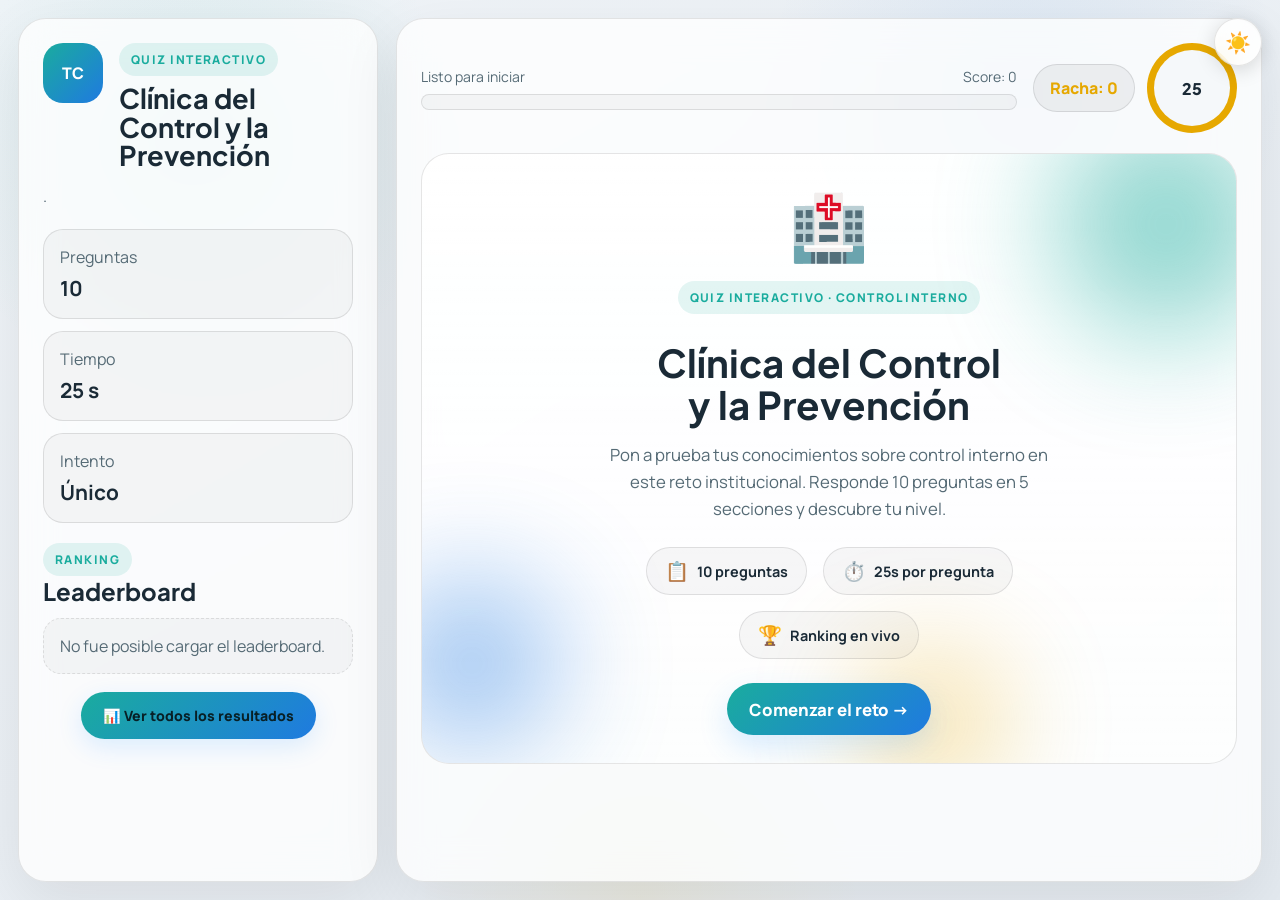
==== commit 1f98e9b5: "ok" ====
--- a/index.html
+++ b/index.html
@@ -49,6 +49,16 @@
         <div id="leaderboard" class="leaderboard-list">
           <div class="empty-state">Cargando ranking...</div>
         </div>
+      </div>
+
+      <div style="margin-top: 18px; text-align: center;">
+        <a href="./resultados.html" style="display: inline-flex; align-items: center; gap: 8px; padding: 14px 22px;
+                  border-radius: 999px; background: linear-gradient(135deg, var(--primary), var(--secondary));
+                  color: #082026; font-weight: 800; font-size: .88rem; text-decoration: none;
+                  transition: transform .15s ease; box-shadow: 0 8px 24px rgba(43,147,255,.15);"
+          onmouseover="this.style.transform='translateY(-2px)'" onmouseout="this.style.transform='none'">
+          📊 Ver todos los resultados
+        </a>
       </div>
     </aside>
 
@@ -194,6 +204,6 @@
   <div id="confetti" class="confetti-layer"></div>
 
   <script src="./app.js"></script>
-  </body>
-
-</html>
+</body>
+
+</html>
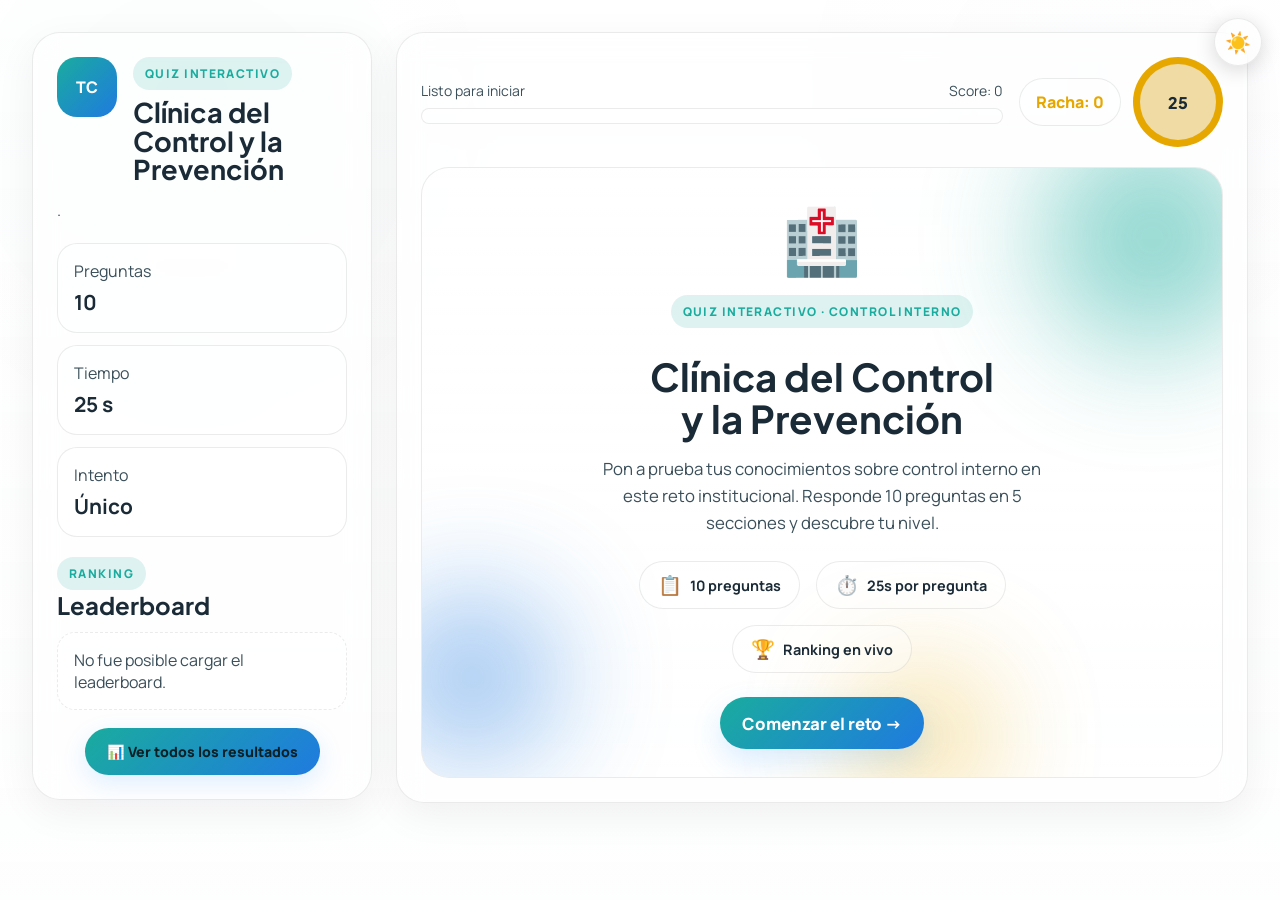
==== commit 37318b7c: "okoko" ====
--- a/index.html
+++ b/index.html
@@ -148,6 +148,10 @@
             <span class="chip" id="countChip">Pregunta 1 de 10</span>
             <span class="chip success" id="bonusChip">+10 pts</span>
           </div>
+          <div class="question-banner" id="questionBanner">
+            <img src="https://i.ibb.co/p60DCXLR/ZEN-CERCANO.jpg" alt="Gobernación de Cundinamarca" />
+            <div class="question-banner-overlay"></div>
+          </div>
           <div class="streak-banner" id="streakBanner">🔥 Racha actual: 0</div>
           <h2 class="question-title" id="questionTitle"></h2>
           <div class="options-grid" id="optionsGrid"></div>
--- a/styles.css
+++ b/styles.css
@@ -1,8 +1,9 @@
 /* ── Dark Theme (default) ─────────────────────────── */
-:root, [data-theme="dark"] {
+:root,
+[data-theme="dark"] {
   --bg: #0a1a26;
   --bg-2: #0e2330;
-  --surface: rgba(255, 255, 255, .08);
+  --surface: rgba(10, 22, 32, .55);
   --line: rgba(255, 255, 255, .12);
   --text: #f0f6f6;
   --text-body: #d6e4e8;
@@ -15,11 +16,11 @@
   --danger: #ff7070;
   --radius: 28px;
   --transition: 200ms cubic-bezier(.16, 1, .3, 1);
-  --timer-bg: #09212b;
-  --toast-bg: #07161d;
-  --card-from: rgba(255, 255, 255, .07);
-  --card-to: rgba(255, 255, 255, .04);
-  --option-bg: rgba(255, 255, 255, .05);
+  --timer-bg: rgba(9, 33, 43, .80);
+  --toast-bg: rgba(7, 22, 29, .85);
+  --card-from: rgba(10, 24, 36, .55);
+  --card-to: rgba(8, 20, 30, .45);
+  --option-bg: rgba(255, 255, 255, .06);
   --option-hover-border: rgba(62, 214, 200, .34);
   --option-selected-bg: linear-gradient(90deg, rgba(62, 214, 200, .18), rgba(43, 147, 255, .14));
   --option-selected-border: rgba(62, 214, 200, .68);
@@ -31,8 +32,8 @@
   --body-gradient-1: rgba(62, 214, 200, .18);
   --body-gradient-2: rgba(43, 147, 255, .16);
   --body-gradient-3: rgba(255, 202, 92, .14);
-  --input-bg: rgba(255, 255, 255, .06);
-  --btn-secondary-bg: rgba(255, 255, 255, .06);
+  --input-bg: rgba(255, 255, 255, .08);
+  --btn-secondary-bg: rgba(255, 255, 255, .08);
   --badge-bg: rgba(255, 255, 255, .06);
 }
 
@@ -40,24 +41,24 @@
 [data-theme="light"] {
   --bg: #f0f4f8;
   --bg-2: #e4eaf0;
-  --surface: rgba(255, 255, 255, .75);
-  --line: rgba(0, 0, 0, .10);
+  --surface: rgba(255, 255, 255, .42);
+  --line: rgba(0, 0, 0, .08);
   --text: #1a2a36;
   --text-body: #2d3e4a;
-  --muted: #556a75;
+  --muted: #3a4f5a;
   --primary: #1aac9e;
-  --primary-soft: rgba(26, 172, 158, .12);
+  --primary-soft: rgba(26, 172, 158, .14);
   --secondary: #1f7ae0;
   --warning: #e6a800;
   --success: #2da85e;
   --danger: #d94040;
-  --timer-bg: #f5f8fa;
-  --toast-bg: #fff;
-  --card-from: rgba(255, 255, 255, .85);
-  --card-to: rgba(255, 255, 255, .65);
-  --option-bg: rgba(0, 0, 0, .03);
+  --timer-bg: rgba(245, 248, 250, .65);
+  --toast-bg: rgba(255, 255, 255, .80);
+  --card-from: rgba(255, 255, 255, .40);
+  --card-to: rgba(255, 255, 255, .28);
+  --option-bg: rgba(255, 255, 255, .35);
   --option-hover-border: rgba(26, 172, 158, .4);
-  --option-selected-bg: linear-gradient(90deg, rgba(26, 172, 158, .12), rgba(31, 122, 224, .08));
+  --option-selected-bg: linear-gradient(90deg, rgba(26, 172, 158, .15), rgba(31, 122, 224, .10));
   --option-selected-border: rgba(26, 172, 158, .6);
   --option-key-bg: rgba(0, 0, 0, .06);
   --mark-border: rgba(0, 0, 0, .2);
@@ -67,13 +68,15 @@
   --body-gradient-1: rgba(26, 172, 158, .1);
   --body-gradient-2: rgba(31, 122, 224, .08);
   --body-gradient-3: rgba(230, 168, 0, .08);
-  --input-bg: rgba(0, 0, 0, .04);
-  --btn-secondary-bg: rgba(0, 0, 0, .05);
-  --badge-bg: rgba(0, 0, 0, .05);
+  --input-bg: rgba(255, 255, 255, .40);
+  --btn-secondary-bg: rgba(255, 255, 255, .30);
+  --badge-bg: rgba(255, 255, 255, .25);
 }
 
 [data-theme="light"] .glass {
-  box-shadow: 0 20px 60px rgba(0, 0, 0, .08);
+  box-shadow: 0 12px 40px rgba(0, 0, 0, .06);
+  backdrop-filter: blur(12px) saturate(1.1);
+  -webkit-backdrop-filter: blur(12px) saturate(1.1);
 }
 
 [data-theme="light"] .toast {
@@ -110,13 +113,40 @@
 body {
   font-family: 'Manrope', sans-serif;
   color: var(--text);
+  min-height: 100vh;
+  transition: color .3s ease;
+  position: relative;
+}
+
+body::before {
+  content: '';
+  position: fixed;
+  inset: 0;
+  z-index: -2;
+  background: url('https://i.ibb.co/qvByNvy/Imagen1.jpg') center/cover no-repeat fixed;
+}
+
+body::after {
+  content: '';
+  position: fixed;
+  inset: 0;
+  z-index: -1;
+  transition: background .4s ease;
+}
+
+[data-theme="dark"] body::after,
+body::after {
   background:
-    radial-gradient(circle at 15% 15%, var(--body-gradient-1), transparent 20%),
-    radial-gradient(circle at 80% 10%, var(--body-gradient-2), transparent 20%),
-    radial-gradient(circle at 50% 100%, var(--body-gradient-3), transparent 20%),
-    linear-gradient(150deg, var(--bg), var(--bg-2));
-  min-height: 100vh;
-  transition: background .3s ease, color .3s ease;
+    radial-gradient(circle at 15% 15%, rgba(62, 214, 200, .06), transparent 25%),
+    radial-gradient(circle at 85% 10%, rgba(43, 147, 255, .04), transparent 25%),
+    linear-gradient(180deg, rgba(8, 18, 28, .35), rgba(10, 26, 38, .42));
+}
+
+[data-theme="light"] body::after {
+  background:
+    radial-gradient(circle at 15% 15%, rgba(26, 172, 158, .02), transparent 25%),
+    radial-gradient(circle at 85% 10%, rgba(31, 122, 224, .01), transparent 25%),
+    linear-gradient(180deg, rgba(255, 255, 255, .10), rgba(245, 248, 252, .15));
 }
 
 button,
@@ -165,21 +195,22 @@
   transform: scale(1.1);
 }
 
-/* ── Layout ─────────────────────────────────────────── */
+/* ── Layout ───────────────────────────────────────── */
 .app-shell {
   display: grid;
-  grid-template-columns: 360px 1fr;
-  gap: 18px;
-  padding: 18px;
-  min-height: 100vh;
+  grid-template-columns: 340px 1fr;
+  gap: 24px;
+  padding: 32px;
+  align-items: start;
 }
 
 .glass {
   background: var(--surface);
-  backdrop-filter: blur(18px);
+  backdrop-filter: blur(16px) saturate(1.2);
+  -webkit-backdrop-filter: blur(16px) saturate(1.2);
   border: 1px solid var(--line);
   border-radius: var(--radius);
-  box-shadow: 0 30px 80px rgba(0, 0, 0, .28);
+  box-shadow: 0 20px 60px rgba(0, 0, 0, .18), inset 0 1px 0 rgba(255,255,255,.05);
   transition: background .3s ease, border-color .3s ease, box-shadow .3s ease;
 }
 
@@ -691,11 +722,79 @@
   margin-bottom: 18px;
 }
 
+/* ── Question Banner Image ─────────────────────────── */
+.question-banner {
+  position: relative;
+  width: 60%;
+  max-width: 340px;
+  margin-left: auto;
+  margin-right: auto;
+  height: 0;
+  max-height: 0;
+  border-radius: 22px;
+  overflow: hidden;
+  margin-bottom: 0;
+  opacity: 0;
+  transform: translateY(-10px) scale(.97);
+  transition: max-height .5s cubic-bezier(.16, 1, .3, 1),
+              opacity .4s ease,
+              transform .4s ease,
+              margin-bottom .4s ease;
+  background: linear-gradient(135deg, rgba(62,214,200,.08), rgba(43,147,255,.06));
+  border: 1px solid var(--line);
+  box-shadow: 0 8px 32px rgba(0,0,0,.10);
+}
+
+.question-banner.visible {
+  height: auto;
+  max-height: 500px;
+  opacity: 1;
+  transform: translateY(0) scale(1);
+  margin-bottom: 20px;
+}
+
+.question-banner img {
+  width: 100%;
+  height: auto;
+  object-fit: contain;
+  display: block;
+  border-radius: 22px;
+  transition: transform .6s ease;
+}
+
+.question-banner.visible img {
+  transform: scale(1);
+}
+
+.question-banner-overlay {
+  position: absolute;
+  inset: 0;
+  border-radius: 22px;
+  background: linear-gradient(
+    180deg,
+    transparent 0%,
+    transparent 75%,
+    rgba(10, 26, 38, .12) 100%
+  );
+  pointer-events: none;
+}
+
+[data-theme="light"] .question-banner-overlay {
+  background: linear-gradient(
+    180deg,
+    transparent 0%,
+    transparent 75%,
+    rgba(240, 244, 248, .15) 100%
+  );
+}
+
 .question-title {
-  font-size: clamp(1.25rem, 1vw + .9rem, 1.8rem);
-  line-height: 1.3;
-  margin-bottom: 22px;
-  color: var(--text);
+  font-size: clamp(0.92rem, 0.7vw + .65rem, 1.08rem);
+  line-height: 1.55;
+  margin-bottom: 18px;
+  color: var(--text-body);
+  font-family: 'Manrope', sans-serif;
+  font-weight: 500;
 }
 
 .options-grid {
@@ -1476,4 +1575,4 @@
     padding: 6px 10px;
     font-size: .8rem;
   }
-}
+}
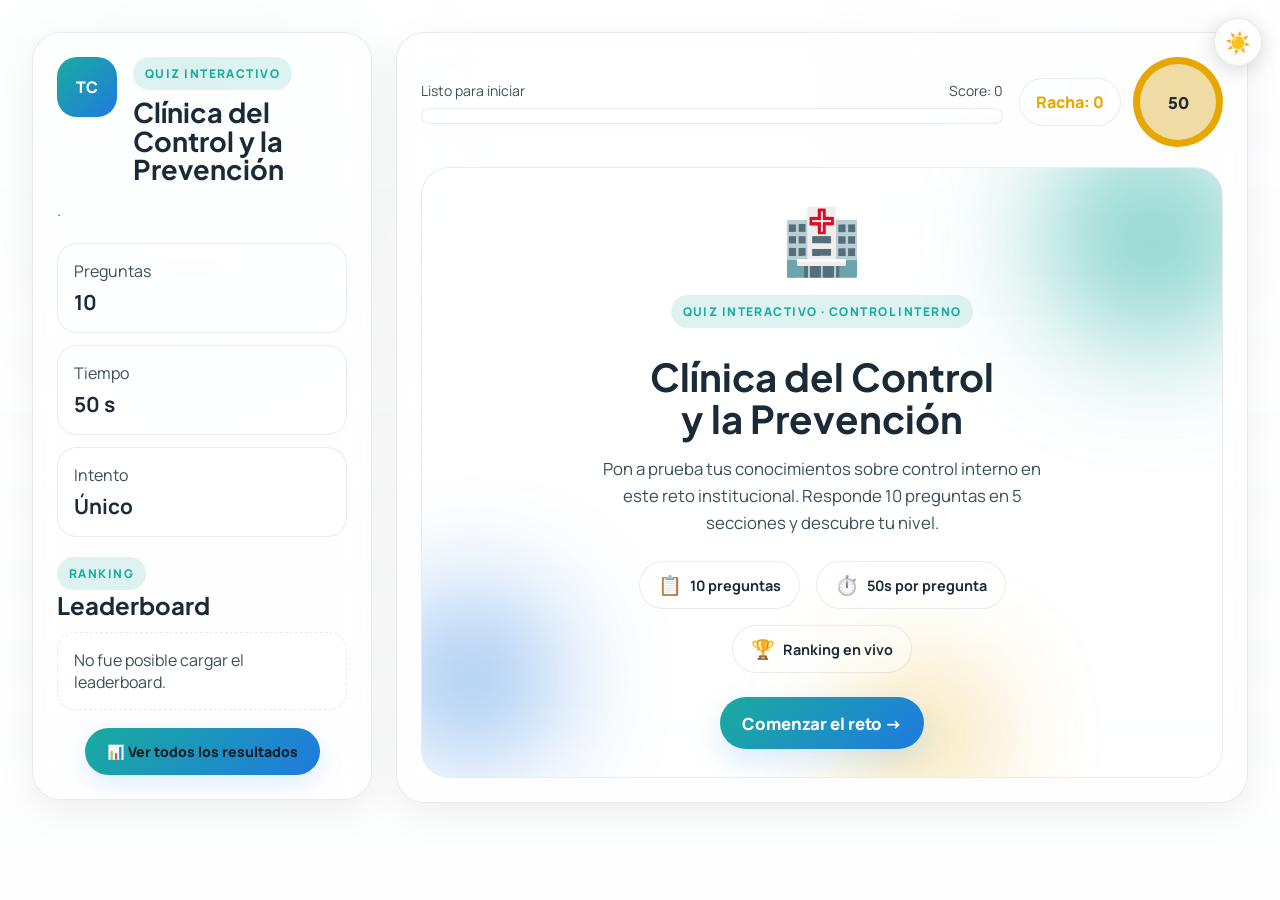
==== commit 0159daf4: "ok" ====
--- a/index.html
+++ b/index.html
@@ -33,7 +33,7 @@
         </div>
         <div class="mini-card">
           <span>Tiempo</span>
-          <strong id="statTime">25 s</strong>
+          <strong id="statTime">50 s</strong>
         </div>
         <div class="mini-card">
           <span>Intento</span>
@@ -76,7 +76,7 @@
         <div class="hud-row">
           <div class="badge warning" id="streakBadge">Racha: 0</div>
           <div class="timer-wrap" id="timerRing">
-            <div class="timer-inner"><span id="timerText">25</span></div>
+            <div class="timer-inner"><span id="timerText">50</span></div>
           </div>
         </div>
       </div>
@@ -101,7 +101,7 @@
               </div>
               <div class="hero-feature">
                 <span class="hero-feature-icon">⏱️</span>
-                <span>25s por pregunta</span>
+                <span>50s por pregunta</span>
               </div>
               <div class="hero-feature">
                 <span class="hero-feature-icon">🏆</span>
--- a/styles.css
+++ b/styles.css
@@ -123,7 +123,7 @@
   position: fixed;
   inset: 0;
   z-index: -2;
-  background: url('https://i.ibb.co/qvByNvy/Imagen1.jpg') center/cover no-repeat fixed;
+  background: url('https://i.ibb.co/qvByNvy/Imagen1.jpg') center/cover no-repeat;
 }
 
 body::after {
@@ -210,7 +210,7 @@
   -webkit-backdrop-filter: blur(16px) saturate(1.2);
   border: 1px solid var(--line);
   border-radius: var(--radius);
-  box-shadow: 0 20px 60px rgba(0, 0, 0, .18), inset 0 1px 0 rgba(255,255,255,.05);
+  box-shadow: 0 20px 60px rgba(0, 0, 0, .18), inset 0 1px 0 rgba(255, 255, 255, .05);
   transition: background .3s ease, border-color .3s ease, box-shadow .3s ease;
 }
 
@@ -737,12 +737,12 @@
   opacity: 0;
   transform: translateY(-10px) scale(.97);
   transition: max-height .5s cubic-bezier(.16, 1, .3, 1),
-              opacity .4s ease,
-              transform .4s ease,
-              margin-bottom .4s ease;
-  background: linear-gradient(135deg, rgba(62,214,200,.08), rgba(43,147,255,.06));
+    opacity .4s ease,
+    transform .4s ease,
+    margin-bottom .4s ease;
+  background: linear-gradient(135deg, rgba(62, 214, 200, .08), rgba(43, 147, 255, .06));
   border: 1px solid var(--line);
-  box-shadow: 0 8px 32px rgba(0,0,0,.10);
+  box-shadow: 0 8px 32px rgba(0, 0, 0, .10);
 }
 
 .question-banner.visible {
@@ -770,22 +770,18 @@
   position: absolute;
   inset: 0;
   border-radius: 22px;
-  background: linear-gradient(
-    180deg,
-    transparent 0%,
-    transparent 75%,
-    rgba(10, 26, 38, .12) 100%
-  );
+  background: linear-gradient(180deg,
+      transparent 0%,
+      transparent 75%,
+      rgba(10, 26, 38, .12) 100%);
   pointer-events: none;
 }
 
 [data-theme="light"] .question-banner-overlay {
-  background: linear-gradient(
-    180deg,
-    transparent 0%,
-    transparent 75%,
-    rgba(240, 244, 248, .15) 100%
-  );
+  background: linear-gradient(180deg,
+      transparent 0%,
+      transparent 75%,
+      rgba(240, 244, 248, .15) 100%);
 }
 
 .question-title {
@@ -1166,12 +1162,14 @@
 
 /* ── Responsive ─────────────────────────────────────── */
 
-/* Tablet / small laptop */
+/* Tablet / small laptop / iframe embed */
 @media (max-width:1100px) {
   .app-shell {
     grid-template-columns: 1fr;
-    max-width: 800px;
+    max-width: 100%;
     margin: 0 auto;
+    padding: 16px;
+    gap: 16px;
   }
 
   .sidebar {
@@ -1211,6 +1209,11 @@
     display: grid;
     grid-template-columns: repeat(2, 1fr);
     gap: 8px;
+  }
+
+  .question-banner {
+    width: 50%;
+    max-width: 280px;
   }
 }
 
@@ -1232,7 +1235,6 @@
     border-radius: 20px;
   }
 
-  /* Sidebar compact */
   .brand-block {
     gap: 12px;
   }
@@ -1275,7 +1277,6 @@
     display: none;
   }
 
-  /* Top bar */
   .topbar {
     flex-direction: column;
     align-items: stretch;
@@ -1307,13 +1308,11 @@
     height: 12px;
   }
 
-  /* Cards */
   .card {
-    padding: 20px;
+    padding: 18px;
     border-radius: 20px;
   }
 
-  /* Hero */
   .hero-icon {
     font-size: 3rem;
   }
@@ -1343,22 +1342,10 @@
     font-size: .95rem;
   }
 
-  .hero-orb-1 {
-    width: 140px;
-    height: 140px;
-  }
-
-  .hero-orb-2 {
-    width: 100px;
-    height: 100px;
-  }
-
-  .hero-orb-3 {
-    width: 80px;
-    height: 80px;
-  }
-
-  /* Form */
+  .hero-orb-1 { width: 140px; height: 140px; }
+  .hero-orb-2 { width: 100px; height: 100px; }
+  .hero-orb-3 { width: 80px; height: 80px; }
+
   .field input {
     height: 50px;
     border-radius: 14px;
@@ -1369,7 +1356,6 @@
     font-size: .9rem;
   }
 
-  /* Quiz */
   .question-meta {
     gap: 6px;
     margin-bottom: 12px;
@@ -1386,9 +1372,20 @@
     margin-bottom: 12px;
   }
 
+  .question-banner {
+    width: 45%;
+    max-width: 200px;
+  }
+
+  .question-banner.visible {
+    max-height: 300px;
+    margin-bottom: 14px;
+  }
+
   .question-title {
-    font-size: 1.1rem;
-    margin-bottom: 16px;
+    font-size: .88rem;
+    line-height: 1.5;
+    margin-bottom: 14px;
   }
 
   .options-grid {
@@ -1403,7 +1400,7 @@
   }
 
   .option-text {
-    font-size: .88rem;
+    font-size: .85rem;
     line-height: 1.4;
   }
 
@@ -1424,17 +1421,6 @@
     text-align: center;
   }
 
-  .actions {
-    margin-top: 16px;
-  }
-
-  .btn {
-    width: 100%;
-    min-height: 48px;
-    font-size: .9rem;
-  }
-
-  /* Results */
   .result-stats {
     grid-template-columns: repeat(3, 1fr);
     gap: 8px;
@@ -1459,32 +1445,14 @@
     border-radius: 16px;
   }
 
-  .podium-card.first {
-    min-height: 160px
-  }
-
-  .podium-card.second {
-    min-height: 130px
-  }
-
-  .podium-card.third {
-    min-height: 110px
-  }
-
-  .podium-medal {
-    font-size: 1.5rem
-  }
-
-  /* Section transition */
-  .section-trans-icon {
-    font-size: 3.5rem;
-  }
-
-  .section-trans-name {
-    font-size: 1.6rem;
-  }
-
-  /* Theme toggle */
+  .podium-card.first { min-height: 160px; }
+  .podium-card.second { min-height: 130px; }
+  .podium-card.third { min-height: 110px; }
+  .podium-medal { font-size: 1.5rem; }
+
+  .section-trans-icon { font-size: 3.5rem; }
+  .section-trans-name { font-size: 1.6rem; }
+
   .theme-toggle {
     top: 10px;
     right: 10px;
@@ -1493,7 +1461,6 @@
     font-size: 1.1rem;
   }
 
-  /* Toast */
   .toast {
     left: 10px;
     right: 10px;
@@ -1506,7 +1473,7 @@
 /* Very small phones */
 @media (max-width:400px) {
   .app-shell {
-    padding: 6px;
+    padding: 4px;
     gap: 6px;
   }
 
@@ -1520,28 +1487,20 @@
     gap: 6px;
   }
 
-  .mini-card {
-    padding: 10px;
-  }
-
-  .mini-card span {
-    font-size: .75rem;
-  }
-
-  .mini-card strong {
-    font-size: 1rem;
-  }
-
-  .hero-title {
-    font-size: 1.3rem;
-  }
-
-  .hero-desc {
-    font-size: .88rem;
+  .mini-card { padding: 10px; }
+  .mini-card span { font-size: .75rem; }
+  .mini-card strong { font-size: 1rem; }
+
+  .hero-title { font-size: 1.3rem; }
+  .hero-desc { font-size: .88rem; }
+
+  .question-banner {
+    display: none;
   }
 
   .question-title {
-    font-size: 1rem;
+    font-size: .84rem;
+    line-height: 1.5;
   }
 
   .option-card {
@@ -1549,17 +1508,10 @@
     border-radius: 14px;
   }
 
-  .option-text {
-    font-size: .82rem;
-  }
-
-  .result-stats {
-    grid-template-columns: 1fr;
-  }
-
-  .podium {
-    grid-template-columns: 1fr;
-  }
+  .option-text { font-size: .82rem; }
+
+  .result-stats { grid-template-columns: 1fr; }
+  .podium { grid-template-columns: 1fr; }
 
   .timer-wrap {
     width: 54px;
@@ -1567,12 +1519,10 @@
     padding: 4px;
   }
 
-  .timer-inner {
-    font-size: .8rem;
-  }
+  .timer-inner { font-size: .8rem; }
 
   .badge {
     padding: 6px 10px;
     font-size: .8rem;
   }
-}+}
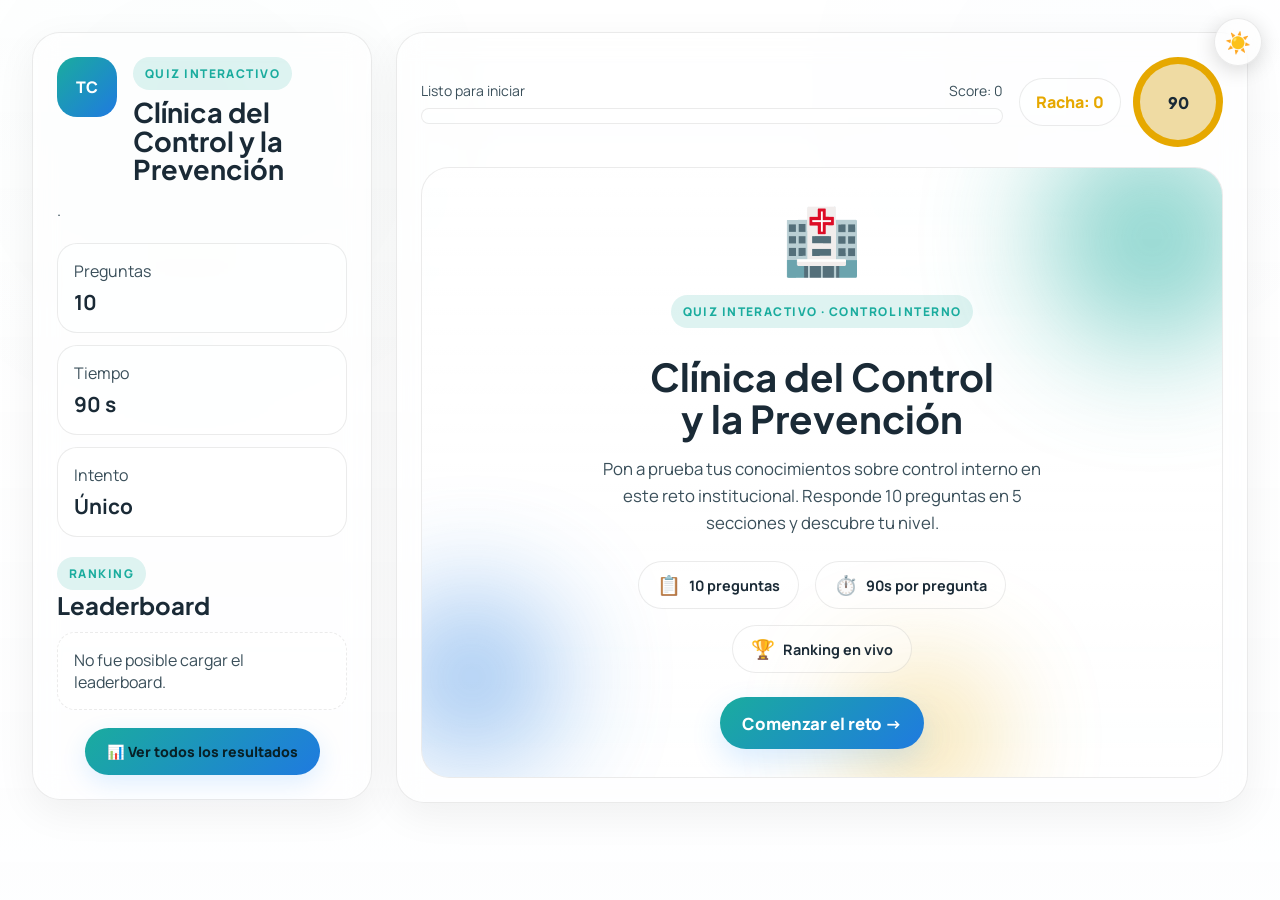
==== commit 480d192e: "90 segundos" ====
--- a/index.html
+++ b/index.html
@@ -33,7 +33,7 @@
         </div>
         <div class="mini-card">
           <span>Tiempo</span>
-          <strong id="statTime">50 s</strong>
+          <strong id="statTime">90 s</strong>
         </div>
         <div class="mini-card">
           <span>Intento</span>
@@ -76,7 +76,7 @@
         <div class="hud-row">
           <div class="badge warning" id="streakBadge">Racha: 0</div>
           <div class="timer-wrap" id="timerRing">
-            <div class="timer-inner"><span id="timerText">50</span></div>
+            <div class="timer-inner"><span id="timerText">90</span></div>
           </div>
         </div>
       </div>
@@ -101,7 +101,7 @@
               </div>
               <div class="hero-feature">
                 <span class="hero-feature-icon">⏱️</span>
-                <span>50s por pregunta</span>
+                <span>90s por pregunta</span>
               </div>
               <div class="hero-feature">
                 <span class="hero-feature-icon">🏆</span>
--- a/styles.css
+++ b/styles.css
@@ -1220,8 +1220,8 @@
 /* Mobile */
 @media (max-width:700px) {
   .app-shell {
-    padding: 8px;
-    gap: 10px;
+    padding: 14px;
+    gap: 16px;
     max-width: 100%;
   }
 
@@ -1251,13 +1251,18 @@
   }
 
   .sidebar-cards {
-    grid-template-columns: repeat(3, 1fr);
-    gap: 8px;
+    display: flex;
+    flex-wrap: wrap;
+    justify-content: center;
+    gap: 10px;
   }
 
   .mini-card {
-    padding: 12px;
-    border-radius: 14px;
+    flex: 1 1 calc(33% - 10px);
+    min-width: 80px;
+    padding: 14px 8px;
+    border-radius: 16px;
+    text-align: center;
   }
 
   .mini-card strong {
@@ -1326,9 +1331,10 @@
   }
 
   .hero-features {
-    flex-direction: column;
-    align-items: center;
-    gap: 10px;
+    flex-direction: row;
+    flex-wrap: wrap;
+    justify-content: center;
+    gap: 12px;
   }
 
   .hero-feature {
@@ -1383,9 +1389,9 @@
   }
 
   .question-title {
-    font-size: .88rem;
-    line-height: 1.5;
-    margin-bottom: 14px;
+    font-size: 1.05rem;
+    line-height: 1.55;
+    margin-bottom: 16px;
   }
 
   .options-grid {
@@ -1400,8 +1406,8 @@
   }
 
   .option-text {
-    font-size: .85rem;
-    line-height: 1.4;
+    font-size: .95rem;
+    line-height: 1.45;
   }
 
   .option-mark {
@@ -1436,19 +1442,38 @@
   }
 
   .podium {
-    grid-template-columns: 1fr 1.2fr 1fr;
-    gap: 8px;
+    grid-template-columns: 1fr;
+    gap: 12px;
   }
 
   .podium-card {
-    padding: 12px;
+    padding: 14px 18px;
     border-radius: 16px;
-  }
-
-  .podium-card.first { min-height: 160px; }
-  .podium-card.second { min-height: 130px; }
-  .podium-card.third { min-height: 110px; }
-  .podium-medal { font-size: 1.5rem; }
+    display: flex;
+    align-items: center;
+    text-align: left;
+    min-height: auto !important;
+  }
+
+  .podium-card .podium-medal {
+    margin-bottom: 0;
+    margin-right: 16px;
+    font-size: 1.8rem;
+  }
+
+  .podium-card > strong {
+    flex: 1;
+    font-size: 1.1rem;
+  }
+
+  .podium-card > p {
+    display: none;
+  }
+
+  .podium-card .leader-score {
+    margin-top: 0 !important;
+    font-size: 1.1rem;
+  }
 
   .section-trans-icon { font-size: 3.5rem; }
   .section-trans-name { font-size: 1.6rem; }
